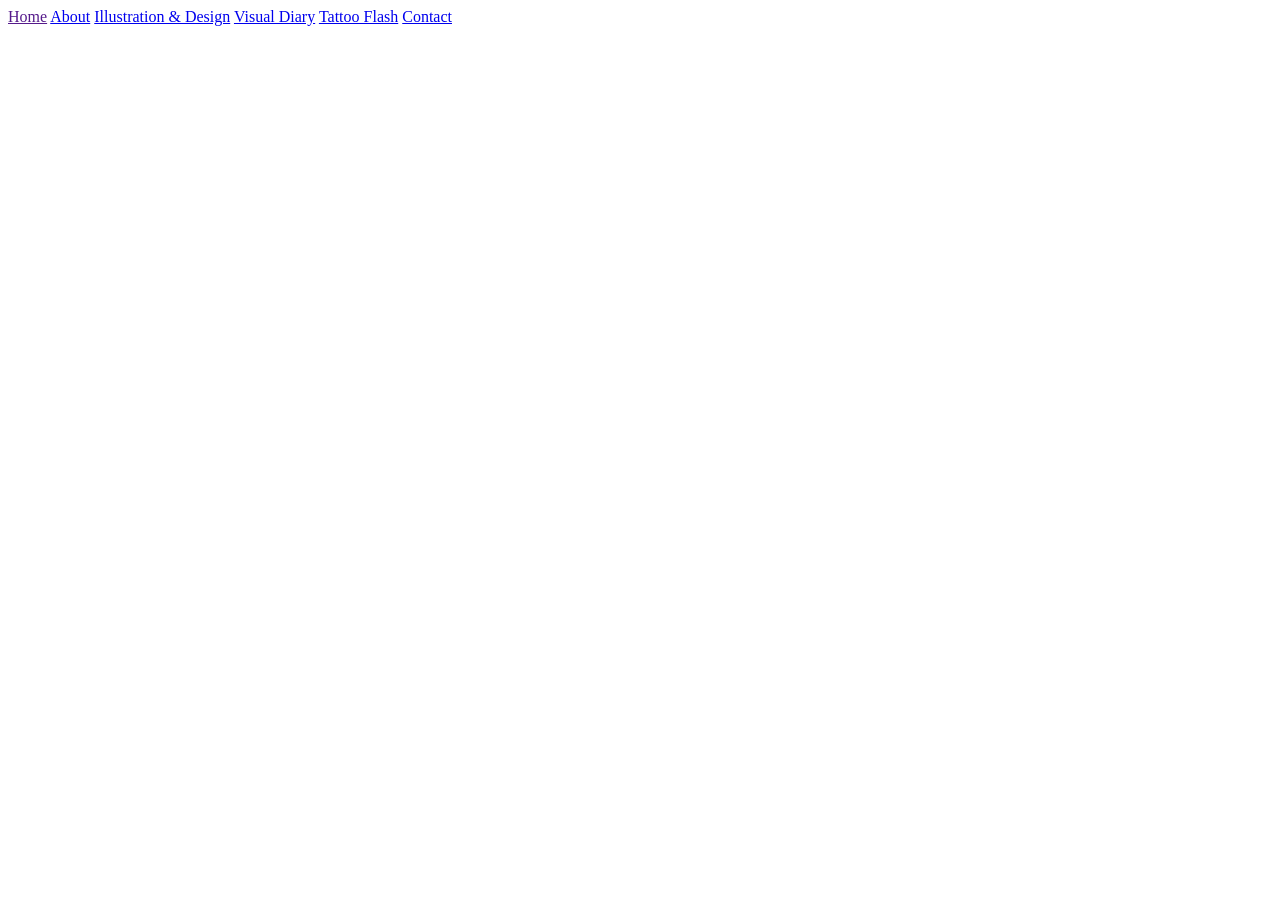
==== index.html @ cf3abc18 "Page setup" ====
<!DOCTYPE html>
<html>
    <head>
        <title>Oatmilky Ink</title>
        <link rel="stylesheet" href="css/style.css"/>
    </head>
    <meta name="viewport" content="width=device-width, initial-scale=1.0"/>
    <body>
        <div class="topnav">
            <!-- Should be on every page -->
            <a href="" class="thispage">Home</a>
            <a href="about.html">About</a>
            <a href="illustration-design.html">Illustration & Design</a>
            <a href="visual-diary.html">Visual Diary</a>
            <a href="tattoo-flash.html">Tattoo Flash</a>
            <a href="conatct.html">Contact</a>
        </div>
    </body>
</html>
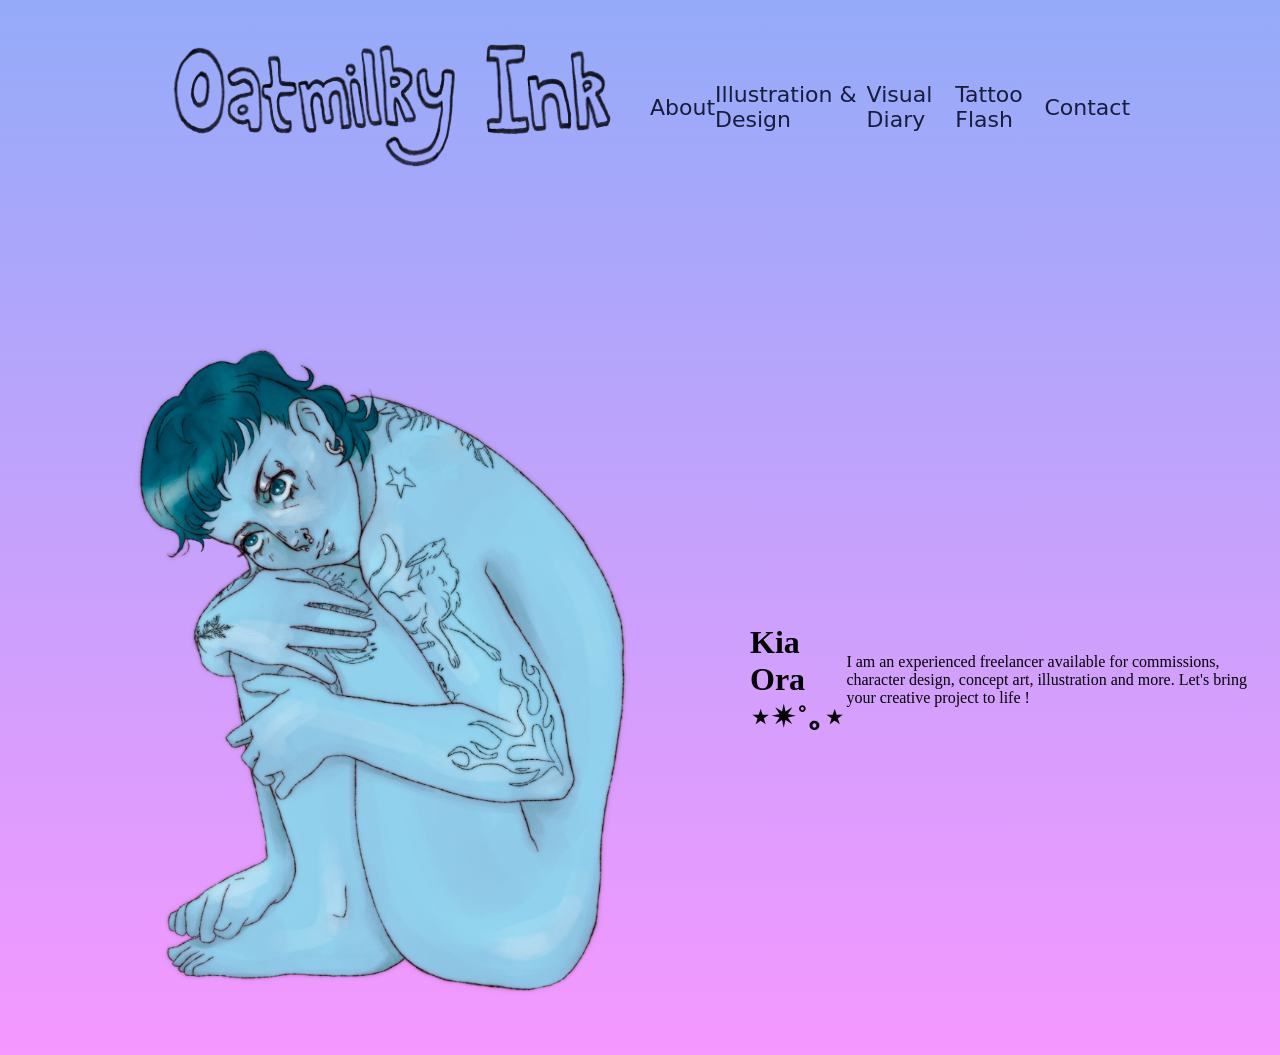
==== commit 40ce06ae: "work on homepage" ====
--- a/index.html
+++ b/index.html
@@ -1,4 +1,5 @@
 <!DOCTYPE html>
+<!-- TODO: make all images reasonably compressed for web -->
 <html>
     <head>
         <title>Oatmilky Ink</title>
@@ -8,12 +9,23 @@
     <body>
         <div class="topnav">
             <!-- Should be on every page -->
-            <a href="" class="thispage">Home</a>
+            <a href="index.html" class="logo-link">
+                <img src="./_images/_uncompressed/icon.png" alt="Oatmilky Ink" width="500" height="auto";/>
+            </a>
             <a href="about.html">About</a>
             <a href="illustration-design.html">Illustration & Design</a>
             <a href="visual-diary.html">Visual Diary</a>
             <a href="tattoo-flash.html">Tattoo Flash</a>
-            <a href="conatct.html">Contact</a>
+            <a href="contact.html">Contact</a>
         </div>
+        <div class="content">
+            <img src="./_images/_uncompressed/ME-Icon.png" alt="art of myself" width="750" height="auto"/>
+            <div><h1>Kia Ora ⋆✴︎˚｡⋆</h1></div>
+            <div>
+                <p>
+                    I am an experienced freelancer available for commissions, character design, concept art, illustration and more.
+                    Let's bring your creative project to life !
+                </p>
+            </div>
     </body>
 </html>
--- a/css/style.css
+++ b/css/style.css
@@ -0,0 +1,55 @@
+/*Color palette*/
+.white {
+    color: #FFFFFF
+}
+
+.bluegrey {
+    color: #E5E9FD
+}
+
+.pink {
+    color: #F598FF
+}
+
+.blue {
+    color: #94ABF9
+}
+
+.navy {
+    color: #171D3A
+}
+
+/*Page*/
+
+.topnav {
+  background-color: transparent;
+  overflow: hidden;
+  padding: 40px 150px;
+  display: flex;
+  justify-content: space-between;
+  align-items: center;
+  font-family: "Obviously", system-ui, -apple-system, sans-serif;
+  font-size: 22px;
+  font-weight: 400;
+  text-decoration: none;
+  position: sticky;
+  top: 0;
+  z-index: 1000;
+}
+
+body {
+  margin: 0;
+  min-height: 100vh;
+  background: linear-gradient(to bottom, #94ABF9, #F598FF);
+}
+
+.content {
+  padding-top: 90px;
+  display: flex;
+  align-items: center;
+}
+
+a {
+  color: #171D3A;
+  text-decoration: none;
+}
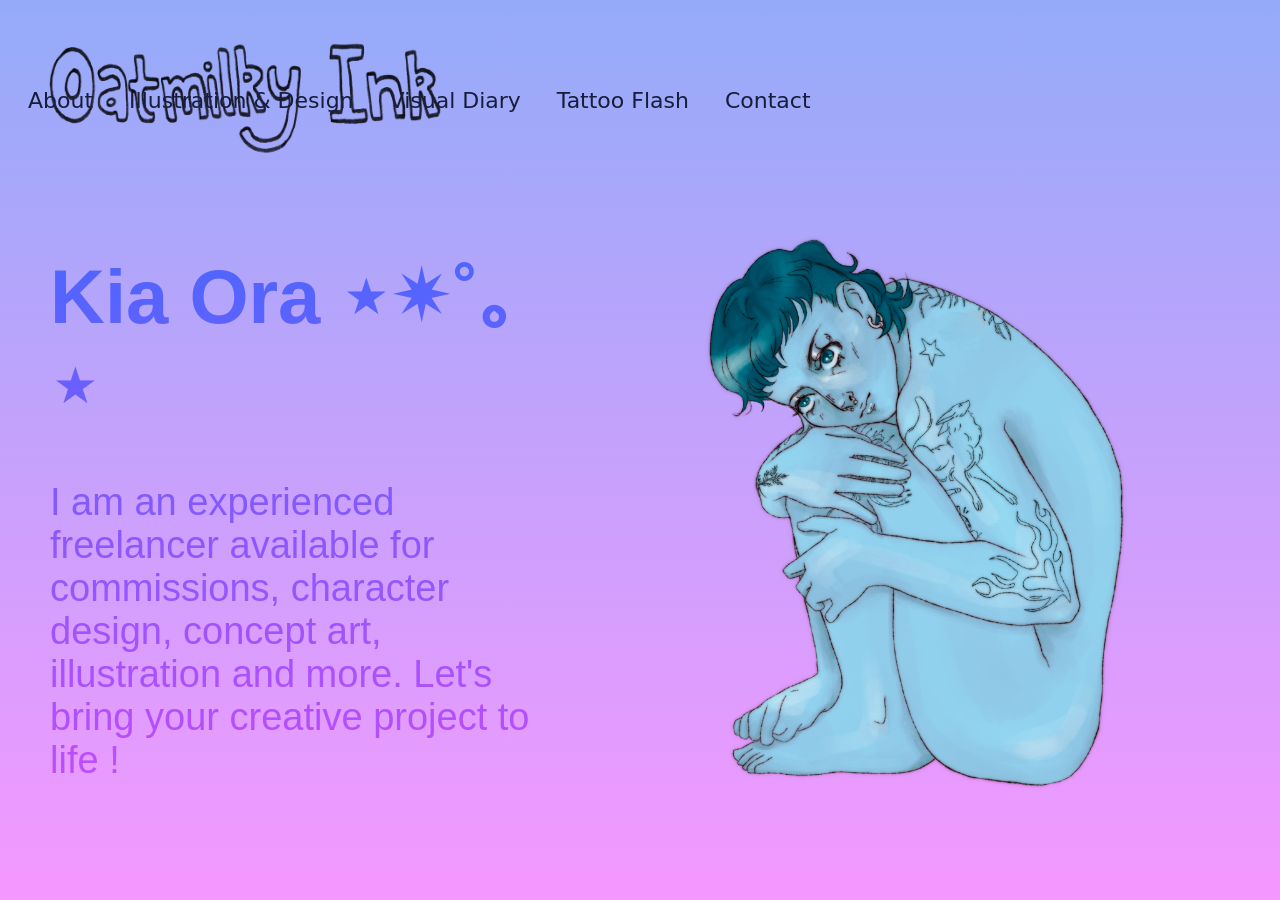
==== commit 6391db50: "Homepage Changes" ====
--- a/index.html
+++ b/index.html
@@ -10,22 +10,27 @@
         <div class="topnav">
             <!-- Should be on every page -->
             <a href="index.html" class="logo-link">
-                <img src="./_images/_uncompressed/icon.png" alt="Oatmilky Ink" width="500" height="auto";/>
+                <img class="icon" src="./_images/_uncompressed/icon.png" alt="Oatmilky Ink"/>
             </a>
-            <a href="about.html">About</a>
-            <a href="illustration-design.html">Illustration & Design</a>
-            <a href="visual-diary.html">Visual Diary</a>
-            <a href="tattoo-flash.html">Tattoo Flash</a>
-            <a href="contact.html">Contact</a>
+            <button class="menu-toggle" aria-label="Open menu">☰</button>
+            <ul class="nav-links">
+                <li><a href="about.html">About</a></li>
+                <li><a href="illustration-design.html">Illustration & Design</a></li>
+                <li><a href="visual-diary.html">Visual Diary</a></li>
+                <li><a href="tattoo-flash.html">Tattoo Flash</a></li>
+                <li><a href="contact.html">Contact</a></li>
+            </ul>
         </div>
-        <div class="content">
-            <img src="./_images/_uncompressed/ME-Icon.png" alt="art of myself" width="750" height="auto"/>
-            <div><h1>Kia Ora ⋆✴︎˚｡⋆</h1></div>
-            <div>
+        <div class="layout">
+            <div class="text">
+                <div><h1>Kia Ora ⋆✴︎˚｡⋆</h1></div>
                 <p>
                     I am an experienced freelancer available for commissions, character design, concept art, illustration and more.
                     Let's bring your creative project to life !
                 </p>
             </div>
+            <img class="image" src="./_images/_uncompressed/ME-Icon.png" alt="art of myself"/>
+        </div>
+    <script src="scripts/script.js"></script>
     </body>
 </html>
--- a/css/style.css
+++ b/css/style.css
@@ -21,10 +21,38 @@
 
 /*Page*/
 
+.layout {
+  display: flex;
+  justify-content: space-between;
+  align-items: flex-start;
+  padding: 0 50px;
+  gap: 40px;
+}
+
+.text {
+  flex-direction: column;
+  font-size: 38px;
+  font-family: Arial, Helvetica, sans-serif;
+  background: linear-gradient(to bottom, #4268FD, #C84AFD);
+  -webkit-background-clip: text;
+  background-clip: text;
+  color: transparent;
+}
+
+.image {
+  width: clamp(180px, 50vw, 750px);
+  height: auto;
+}
+
+.icon {
+  width: clamp(300px, 35vw, 500px);
+  height: auto;
+}
+
 .topnav {
   background-color: transparent;
   overflow: hidden;
-  padding: 40px 150px;
+  padding: 40px 60px 40px 28px;
   display: flex;
   justify-content: space-between;
   align-items: center;
@@ -32,9 +60,27 @@
   font-size: 22px;
   font-weight: 400;
   text-decoration: none;
-  position: sticky;
+  position: relative;
   top: 0;
   z-index: 1000;
+}
+
+.nav-links {
+  position: absolute;
+  display: flex;
+  gap: 36px;
+  list-style: none;
+  margin: 0;
+  padding: 0;
+  z-index: 1001;
+}
+
+.menu-toggle {
+  display: none;
+  background: none;
+  border: none;
+  font-size: 28px;
+  cursor: pointer;
 }
 
 body {
@@ -43,13 +89,56 @@
   background: linear-gradient(to bottom, #94ABF9, #F598FF);
 }
 
-.content {
-  padding-top: 90px;
-  display: flex;
-  align-items: center;
-}
-
 a {
   color: #171D3A;
   text-decoration: none;
 }
+
+/* Mobile layout */
+@media (max-width: 820px) {
+  .menu-toggle {
+    display: block;
+  }
+
+  .topnav {
+    padding: 12px 0; 
+  }
+
+  .nav-links {
+    position: fixed;
+    top: 0;
+    left: 0;
+    right: 0;
+    flex-direction: column;
+    background: rgba(0, 0, 0, 0.85);
+    padding: 12px 0;
+    display: none;
+  }
+
+  .nav-links li {
+    text-align: center;
+    padding: 12px 0;
+  }
+
+  .nav-links.show {
+    display: flex;
+    visibility: visible;
+    min-height: 1px
+  }
+
+  .layout {
+    flex-direction: column;   
+    padding: 15px;
+    z-index: 999;
+  }
+
+  .image {
+    width: 80vw;
+    max-width: 100%;
+  }
+
+  .icon{
+    width: 80vw;
+    max-width: 100%;
+  }
+}
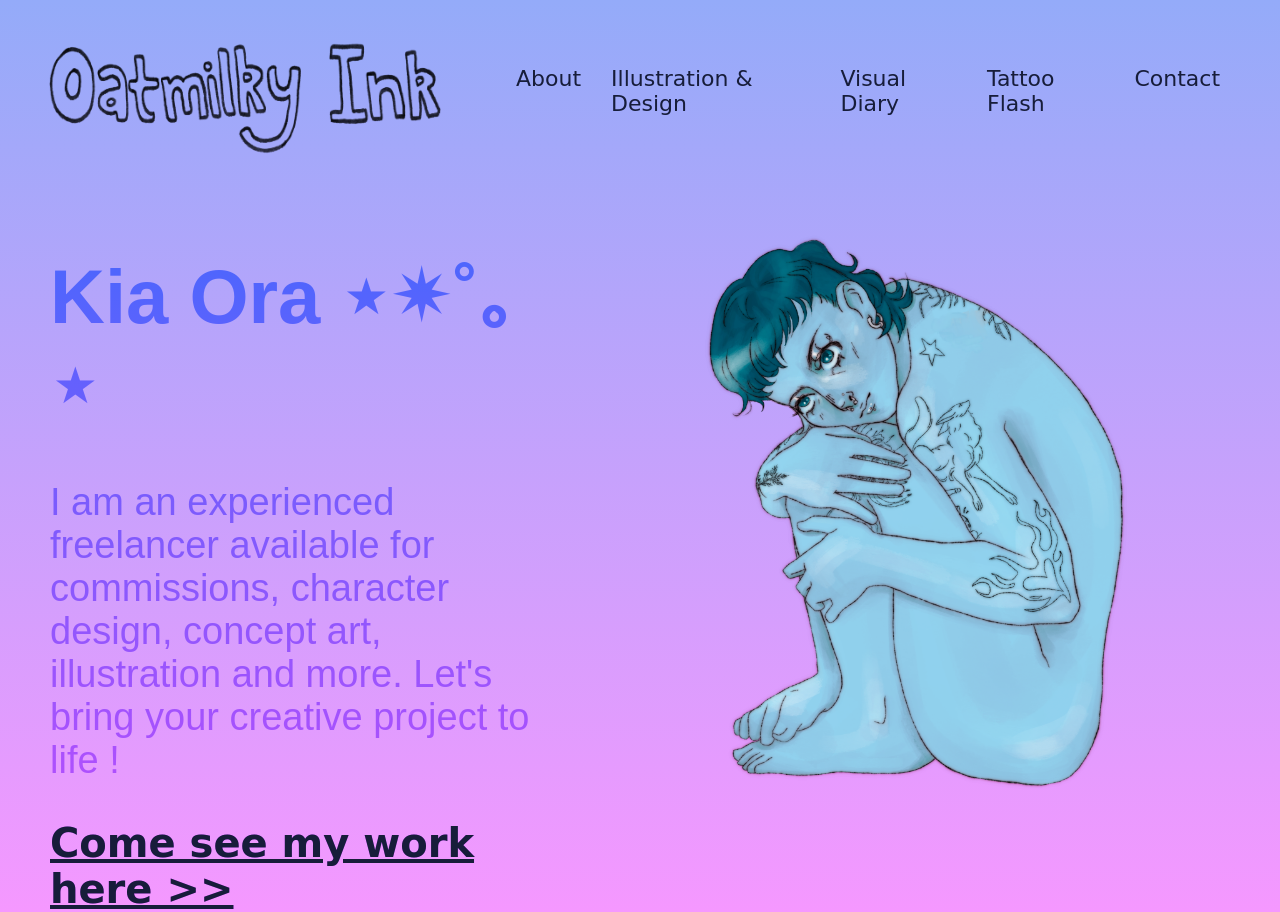
==== commit 7228409c: "fixes + templates" ====
--- a/index.html
+++ b/index.html
@@ -6,7 +6,7 @@
         <link rel="stylesheet" href="css/style.css"/>
     </head>
     <meta name="viewport" content="width=device-width, initial-scale=1.0"/>
-    <body>
+    <body class="homepage">
         <div class="topnav">
             <!-- Should be on every page -->
             <a href="index.html" class="logo-link">
@@ -14,7 +14,7 @@
             </a>
             <button class="menu-toggle" aria-label="Open menu">☰</button>
             <ul class="nav-links">
-                <li><a href="about.html">About</a></li>
+                <li><a href="index.html">About</a></li>
                 <li><a href="illustration-design.html">Illustration & Design</a></li>
                 <li><a href="visual-diary.html">Visual Diary</a></li>
                 <li><a href="tattoo-flash.html">Tattoo Flash</a></li>
@@ -28,6 +28,7 @@
                     I am an experienced freelancer available for commissions, character design, concept art, illustration and more.
                     Let's bring your creative project to life !
                 </p>
+                <a class="main-link" href="illustration-design.html">Come see my work here >></a>
             </div>
             <img class="image" src="./_images/_uncompressed/ME-Icon.png" alt="art of myself"/>
         </div>
--- a/css/style.css
+++ b/css/style.css
@@ -39,6 +39,16 @@
   color: transparent;
 }
 
+.text2 {
+  flex-direction: column;
+  font-size: 38px;
+  font-family: Arial, Helvetica, sans-serif;
+  background: linear-gradient(to bottom, #4268FD, #C84AFD);
+  -webkit-background-clip: text;
+  background-clip: text;
+  color: transparent;
+}
+
 .image {
   width: clamp(180px, 50vw, 750px);
   height: auto;
@@ -51,7 +61,7 @@
 
 .topnav {
   background-color: transparent;
-  overflow: hidden;
+  overflow: visible;
   padding: 40px 60px 40px 28px;
   display: flex;
   justify-content: space-between;
@@ -66,27 +76,53 @@
 }
 
 .nav-links {
-  position: absolute;
-  display: flex;
-  gap: 36px;
-  list-style: none;
-  margin: 0;
-  padding: 0;
-  z-index: 1001;
+    display: flex;
+    position: relative;
+    top: -10px;
+    list-style: none;
+    gap: 30px;
 }
 
 .menu-toggle {
-  display: none;
-  background: none;
-  border: none;
-  font-size: 28px;
-  cursor: pointer;
+    display: none; 
+    position: relative;
+    top: -20px;
+    left: -20px;
+    background: none;
+    border: none;
+    font-size: 2rem;
+    cursor: pointer;
 }
 
-body {
+
+.homepage {
   margin: 0;
   min-height: 100vh;
   background: linear-gradient(to bottom, #94ABF9, #F598FF);
+}
+
+.illustration-design {
+  margin: 0;
+  min-height: 100vh;
+  background: #94ABF9
+}
+
+.visual-diary {
+  margin: 0;
+  min-height: 100vh;
+  background: linear-gradient(to bottom, #94ABF9, #E5E9FD);
+}
+
+.tattoo-flash {
+  margin: 0;
+  min-height: 100vh;
+  background: linear-gradient(to bottom, #94ABF9, #F598FF);
+}
+
+.contact {
+  margin: 0;
+  min-height: 100vh;
+  background: #E5E9FD;
 }
 
 a {
@@ -94,8 +130,16 @@
   text-decoration: none;
 }
 
+.main-link {
+  color: #171D3A;
+  text-decoration: underline;
+  font-size: 40px;
+  font-family: "Obviously", system-ui, -apple-system, sans-serif;
+  font-weight: 600;
+}
+
 /* Mobile layout */
-@media (max-width: 820px) {
+@media (max-width: 880px) {
   .menu-toggle {
     display: block;
   }
@@ -104,26 +148,22 @@
     padding: 12px 0; 
   }
 
-  .nav-links {
-    position: fixed;
-    top: 0;
-    left: 0;
-    right: 0;
-    flex-direction: column;
-    background: rgba(0, 0, 0, 0.85);
-    padding: 12px 0;
-    display: none;
-  }
+.nav-links {
+        display: none; 
+        flex-direction: column;
+        position: absolute; 
+        overflow: visible;
+        top: 20vw; 
+        left: 0;
+        width: 100%;
+        height: auto;
+        background-color: #ffffff; 
+        padding: 20px;
+    }
 
-  .nav-links li {
-    text-align: center;
-    padding: 12px 0;
-  }
 
   .nav-links.show {
     display: flex;
-    visibility: visible;
-    min-height: 1px
   }
 
   .layout {
@@ -133,12 +173,12 @@
   }
 
   .image {
-    width: 80vw;
+    width: 90vw;
     max-width: 100%;
   }
 
   .icon{
-    width: 80vw;
+    width: clamp(300px, 85vw, 500px);
     max-width: 100%;
   }
 }
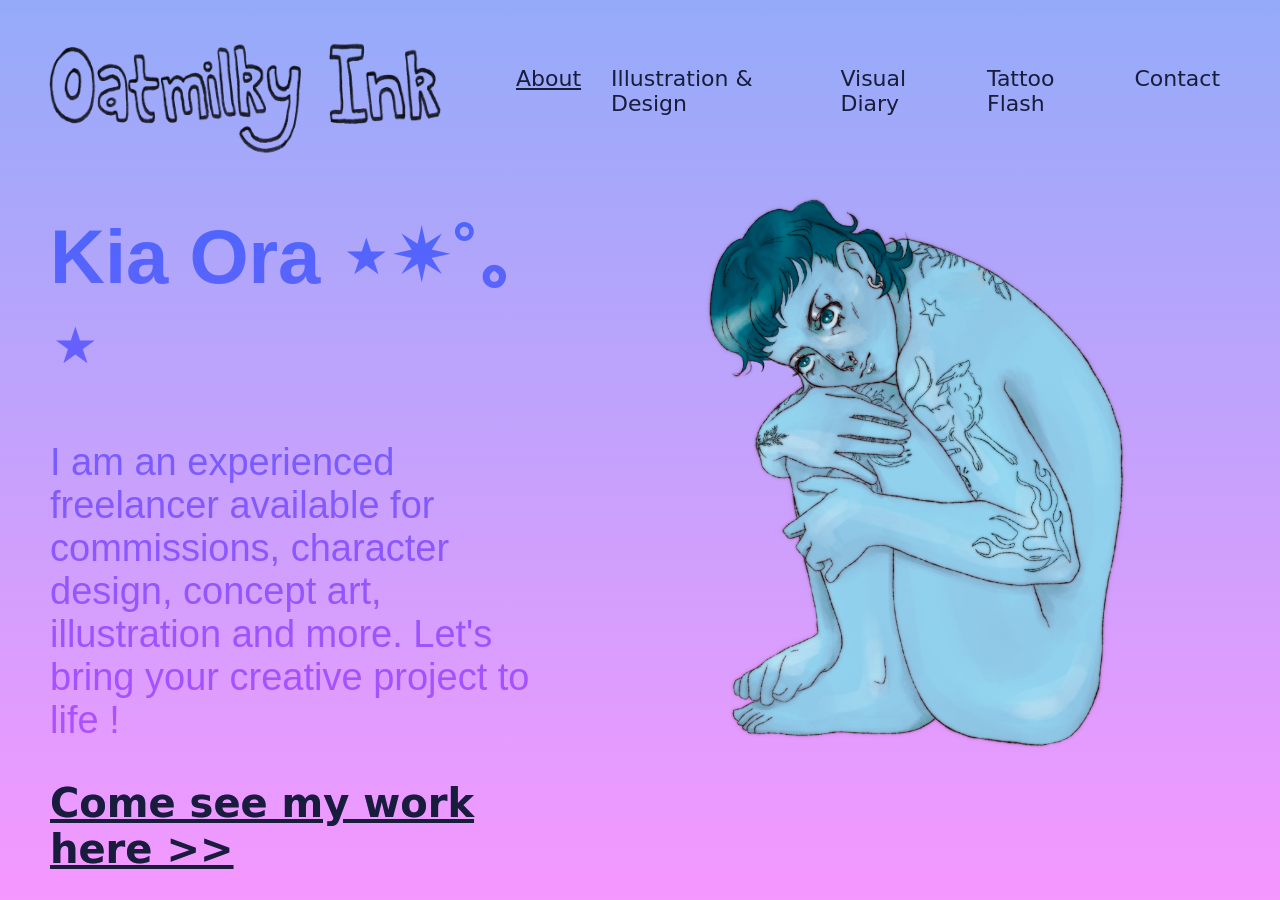
==== commit a94714e1: "Finish all other pages + Mobile tweaks" ====
--- a/index.html
+++ b/index.html
@@ -15,10 +15,10 @@
             <button class="menu-toggle" aria-label="Open menu">☰</button>
             <ul class="nav-links">
                 <li><a href="index.html">About</a></li>
-                <li><a href="illustration-design.html">Illustration & Design</a></li>
-                <li><a href="visual-diary.html">Visual Diary</a></li>
-                <li><a href="tattoo-flash.html">Tattoo Flash</a></li>
-                <li><a href="contact.html">Contact</a></li>
+                <li><a class="link" href="illustration-design.html">Illustration & Design</a></li>
+                <li><a class="link" href="visual-diary.html">Visual Diary</a></li>
+                <li><a class="link" href="tattoo-flash.html">Tattoo Flash</a></li>
+                <li><a class="link" href="contact.html">Contact</a></li>
             </ul>
         </div>
         <div class="layout">
--- a/css/style.css
+++ b/css/style.css
@@ -23,7 +23,7 @@
 
 .layout {
   display: flex;
-  justify-content: space-between;
+  justify-content: center;
   align-items: flex-start;
   padding: 0 50px;
   gap: 40px;
@@ -62,7 +62,7 @@
 .topnav {
   background-color: transparent;
   overflow: visible;
-  padding: 40px 60px 40px 28px;
+  padding: 40px 60px 0px 28px;
   display: flex;
   justify-content: space-between;
   align-items: center;
@@ -83,6 +83,10 @@
     gap: 30px;
 }
 
+.link {
+  text-decoration: none;
+}
+
 .menu-toggle {
     display: none; 
     position: relative;
@@ -127,7 +131,7 @@
 
 a {
   color: #171D3A;
-  text-decoration: none;
+  text-decoration: underline;
 }
 
 .main-link {
@@ -137,6 +141,122 @@
   font-family: "Obviously", system-ui, -apple-system, sans-serif;
   font-weight: 600;
 }
+
+.gallery {
+  display: grid;
+  grid-template-columns: repeat(2, 1fr); 
+  max-width: 90vw; 
+  margin: 0 auto;
+  gap: 20px; 
+  padding: 20px;
+}
+
+.gallery-VD {
+    width: 90vw;
+    margin: 0 auto;
+    gap: 20px; 
+    padding: 20px;
+}
+
+.gallery-row {
+    display: grid;
+    width: 100%;
+    gap: 20px;
+    margin: 0;
+    padding: 10px;
+}
+
+.row-2 {
+    grid-template-columns: repeat(2, minmax(0, 1fr));
+}
+
+.row-3 {
+    grid-template-columns: repeat(3, minmax(0, 1fr));
+}
+
+.row-4 {
+    grid-template-columns: repeat(4, minmax(0, 1fr));
+}
+
+.gallery-item {
+    display: block;
+    width: 100%;
+    min-width: 0;
+    height: auto;
+    object-fit: contain;
+}
+
+.image-banner{
+  grid-column: 1 / -1;
+  width: 100%;
+  height: auto;
+  box-sizing: border-box;
+}
+
+.section-title {
+  text-align: center;
+  padding: 20px;
+  margin: 0;
+  font-family: sans-serif;
+}
+
+.slider-wrapper {
+  position: relative;
+  display: flex;
+  align-items: center;
+  max-width: 90vw;
+  margin: 0 auto;
+  padding: 0 20px 40px 20px;
+}
+
+.image-row {
+    display: flex;
+    gap: 20px;
+    min-width: 0;
+    overflow-x: auto;
+    scroll-behavior: smooth;
+    scroll-snap-type: x mandatory;
+    scrollbar-width: none;
+}
+
+.image-row::-webkit-scrollbar {
+  display: none; 
+}
+
+.slider-item {
+    flex: 0 0 calc((100% - 20px) / 2);
+    min-width: 0;
+    height: auto;
+    object-fit: contain;
+    scroll-snap-align: start;
+    border-radius: 8px;
+}
+.nav-arrow {
+  position: absolute;
+  top: 50%;
+  transform: translateY(-50%);
+  background: rgba(0, 0, 0, 0.5);
+  color: white;
+  border: none;
+  cursor: pointer;
+  z-index: 10;
+  
+  width: 50px;
+  height: 50px;
+  border-radius: 50%;
+  display: flex;
+  align-items: center;
+  justify-content: center;
+  
+  padding: 0;
+  font-size: 20px;
+  transition: background 0.3s ease;
+}
+
+.left-arrow { left: 30px; }
+.right-arrow { right: 30px; }
+
+.nav-arrow:hover { background: rgba(0, 0, 0, 0.8); }
 
 /* Mobile layout */
 @media (max-width: 880px) {
@@ -159,6 +279,7 @@
         height: auto;
         background-color: #ffffff; 
         padding: 20px;
+        text-decoration: none;
     }
 
 
@@ -172,6 +293,26 @@
     z-index: 999;
   }
 
+  .text {
+    text-align: center;
+  }
+
+  .text h2 {
+        font-size: clamp(28px, 7vw, 36px);
+        line-height: 1.2;
+        overflow-wrap: break-word;
+  }
+
+  .text p {
+    font-size: 20px;
+        overflow-wrap: anywhere;
+  }
+
+  .text a {
+    overflow-wrap: anywhere;
+    word-break: break-word;
+  }
+
   .image {
     width: 90vw;
     max-width: 100%;
@@ -181,4 +322,36 @@
     width: clamp(300px, 85vw, 500px);
     max-width: 100%;
   }
+
+  .gallery {
+    grid-template-columns: 1fr;
+  }
+
+  .gallery-VD {
+    padding: 0;
+  }
+
+  .gallery-row {
+    padding: 0 0 10px 0;
+  }
+
+  .row-2 {
+    grid-template-columns: repeat(1, minmax(0, 1fr));
+  }
+
+.row-3 {
+    grid-template-columns: repeat(1, minmax(0, 1fr));
+  }
+
+.row-4 {
+    grid-template-columns: repeat(2, minmax(0, 1fr));
+  }
+
+  .slider-item {
+  flex: 0 0 100%; 
+  width: 100%;
+  height: auto;
+  scroll-snap-align: center; 
+  border-radius: 8px;
+}
 }
